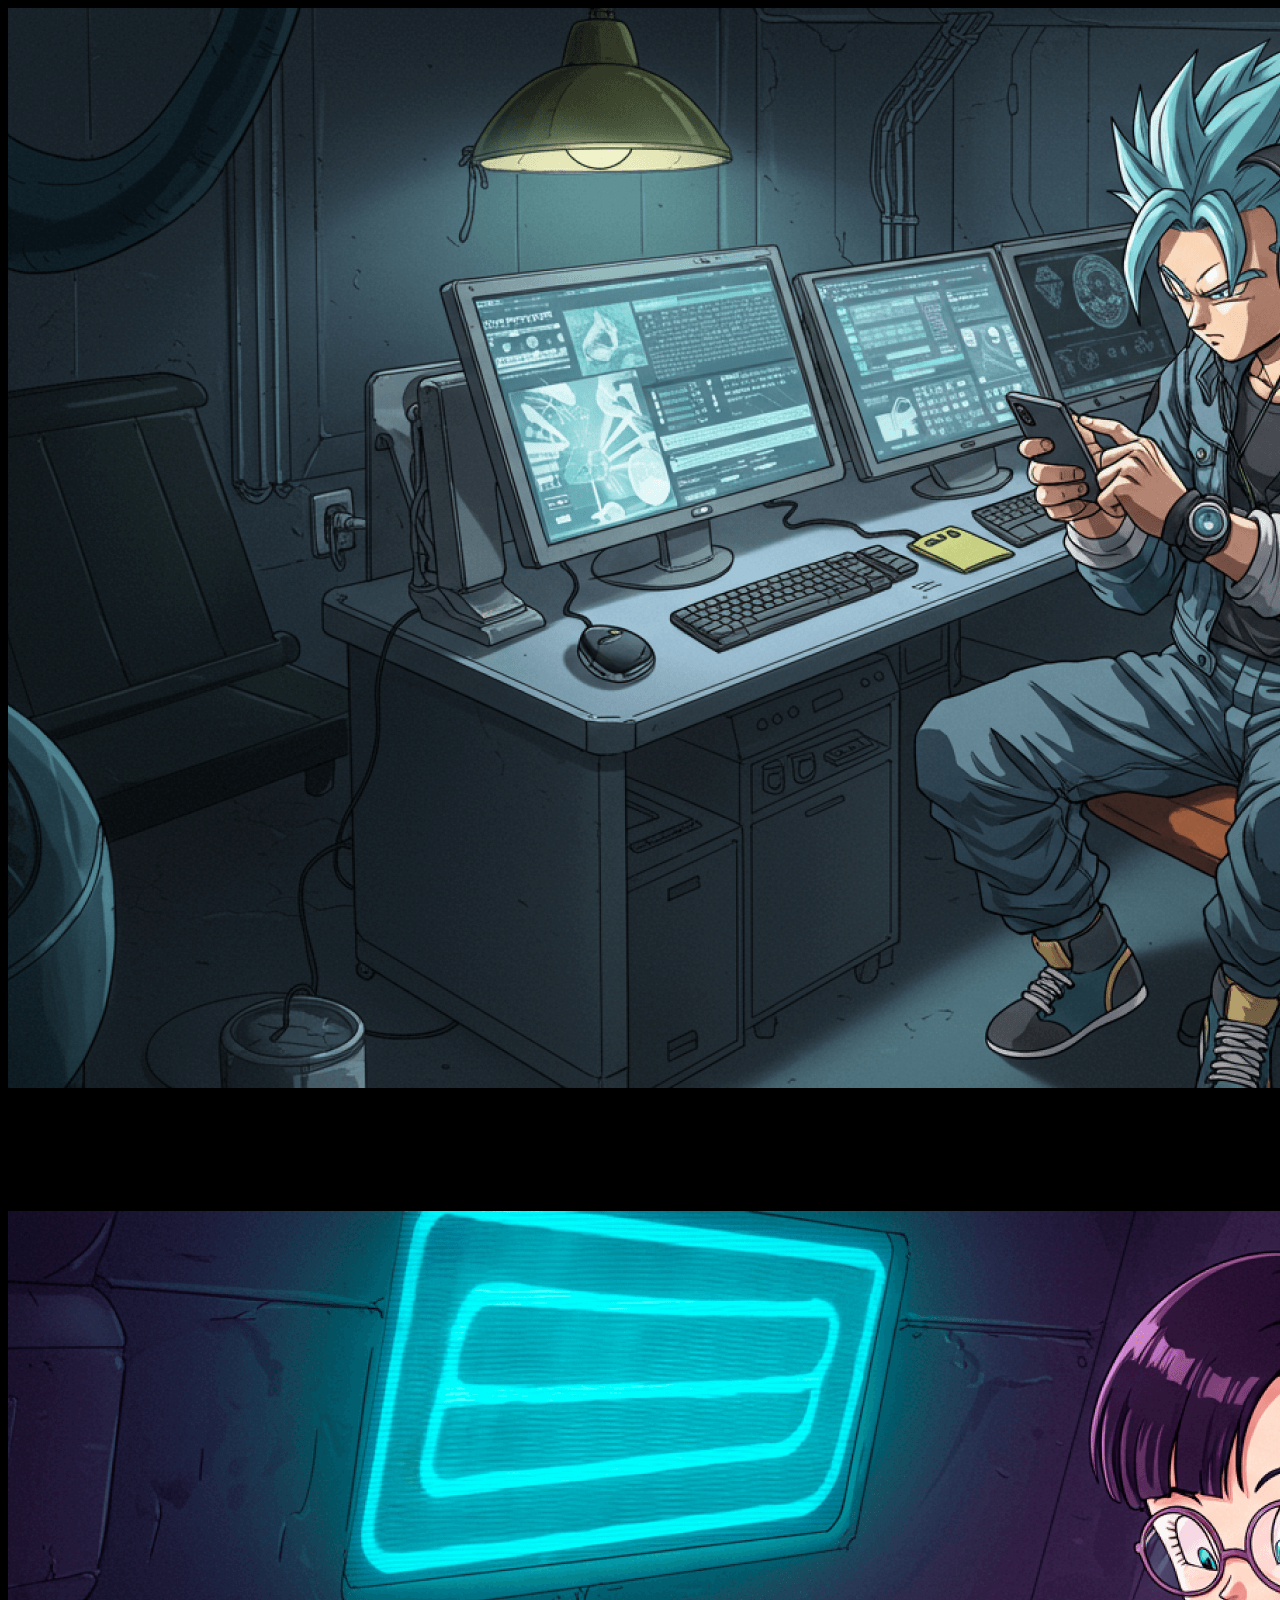
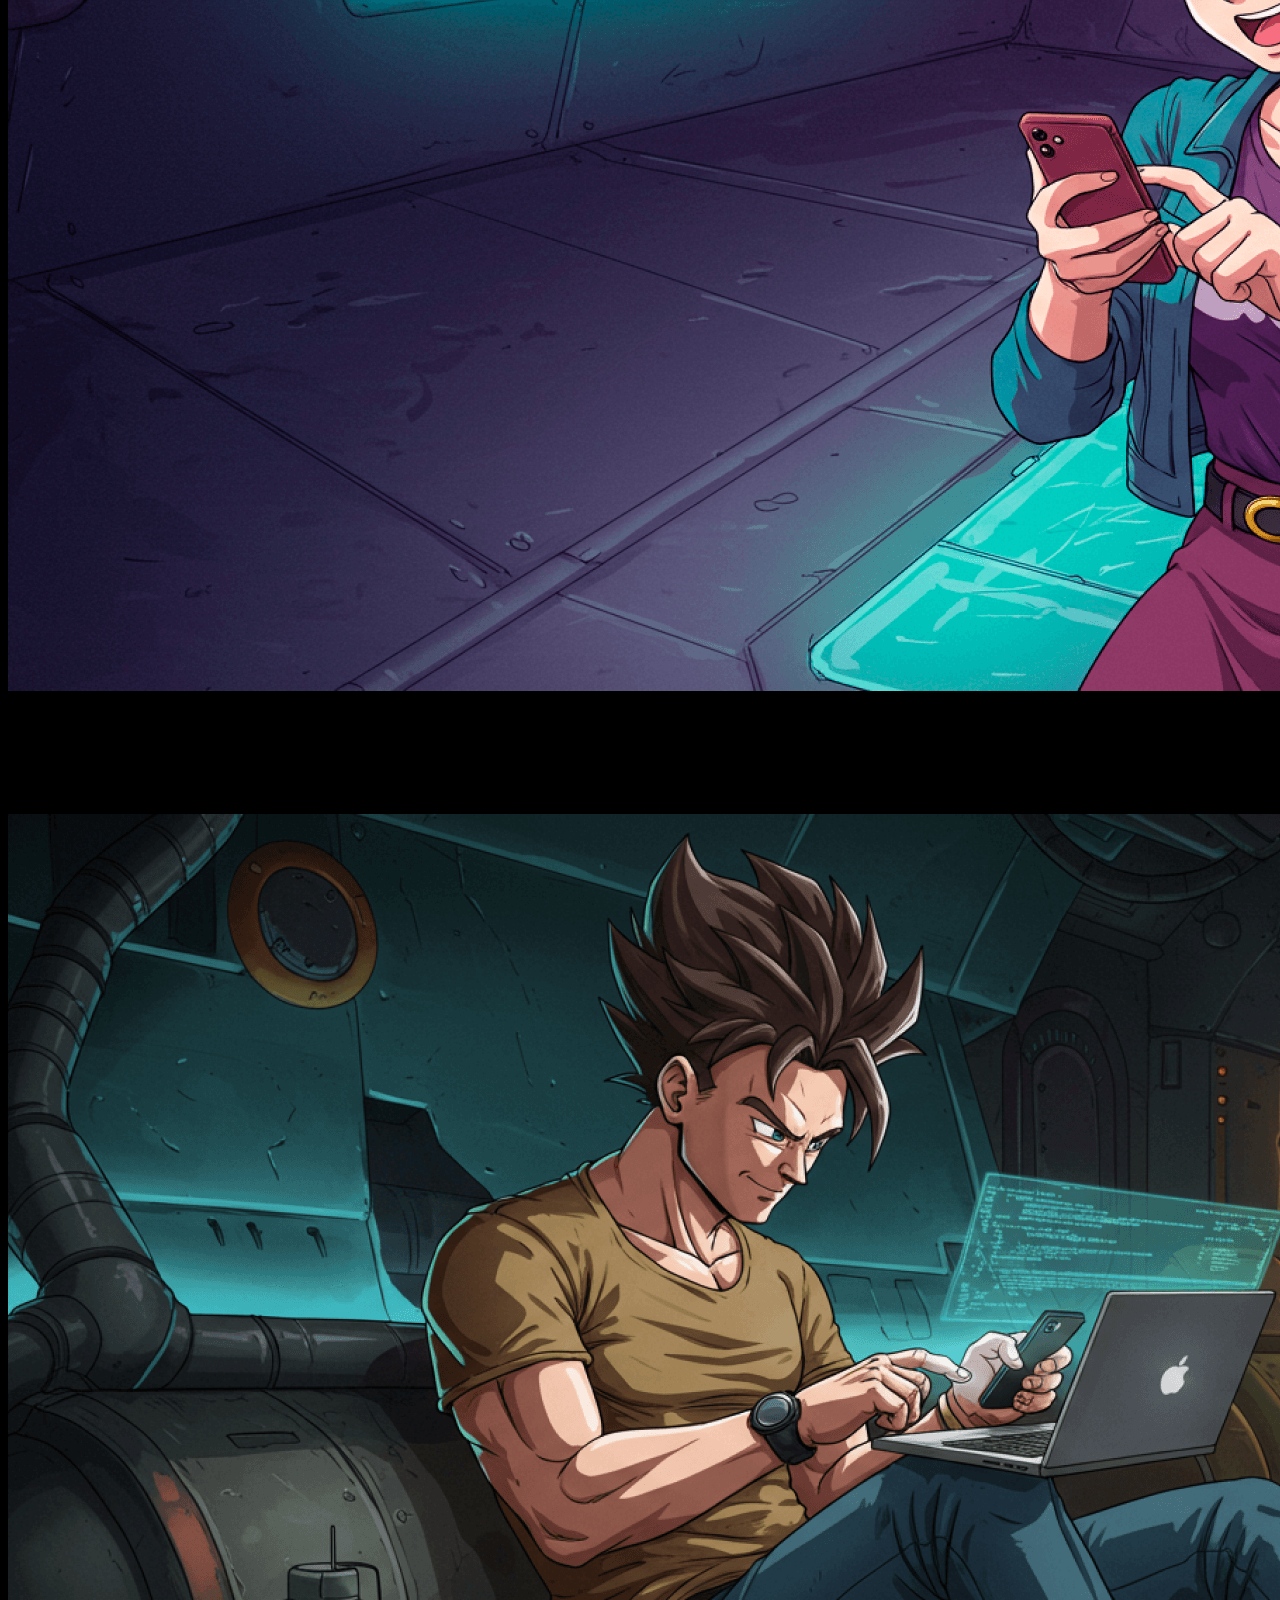
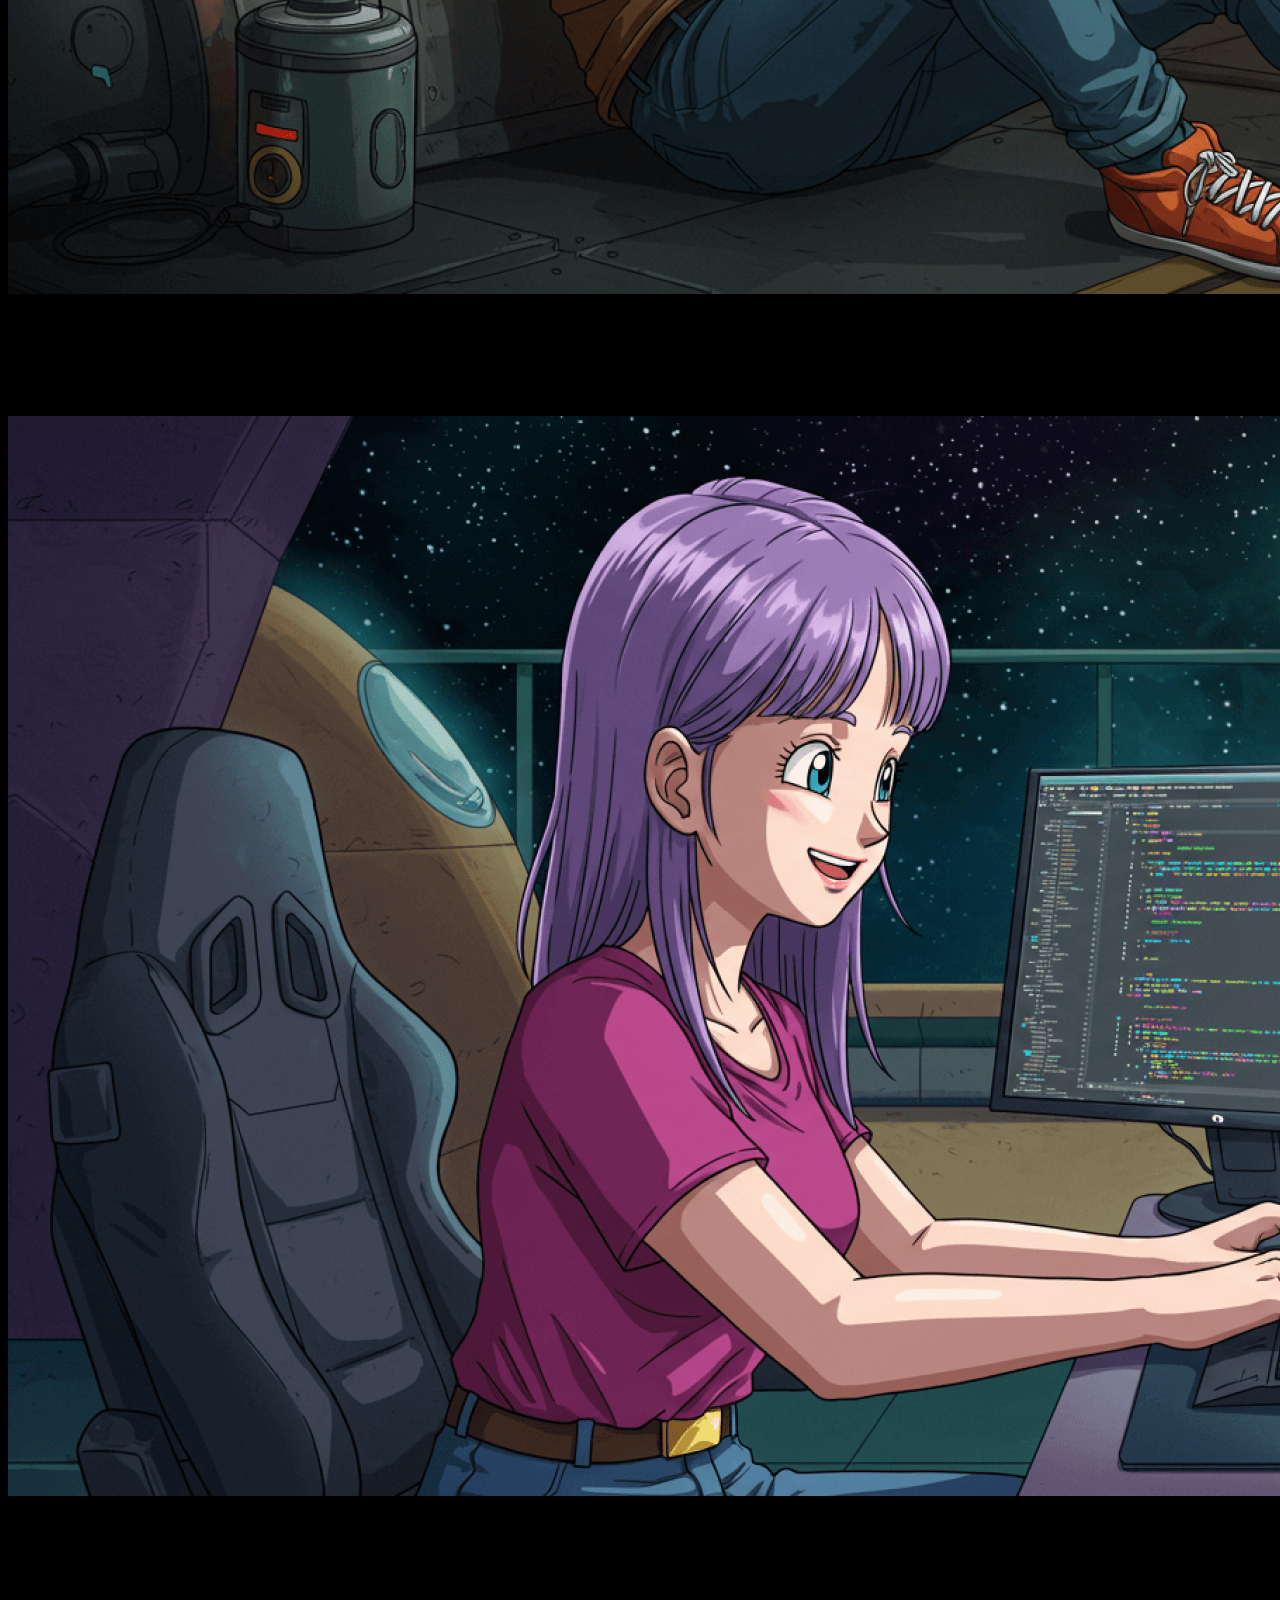
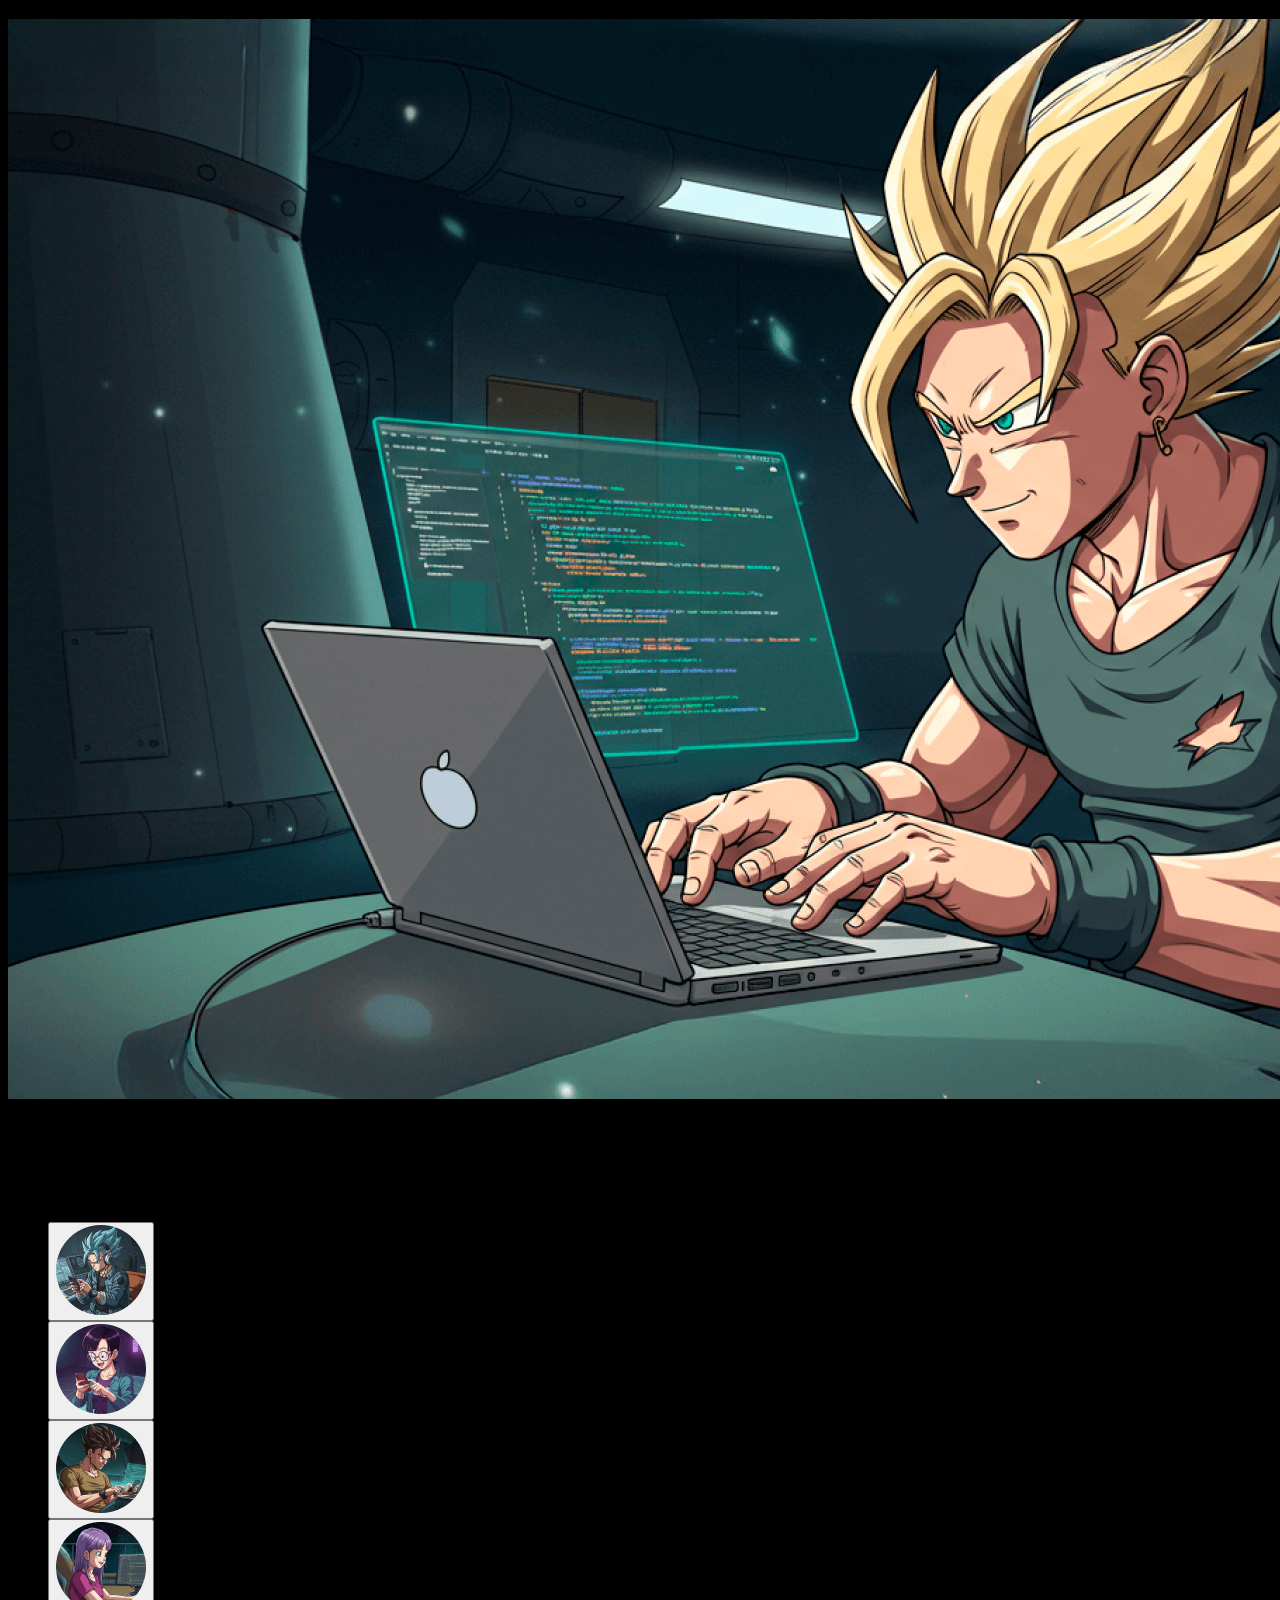
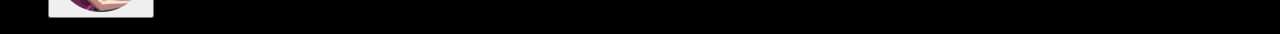
==== index.html @ f5597a8c ".." ====
<!DOCTYPE html>
<html lang="pt-br">
<head>
    <meta charset="UTF-8">
    <meta name="viewport" content="width=device-width, initial-scale=1.0">
    <title>Dragon Ball</title>
    <link rel="stylesheet" href="css/style.css">
    <link rel="stylesheet" href="css/reset.css">
</head>
<body>
    <main class="personagens">
        <div class="personagem selecionado">
            <picture>
                <source srcset="./src/bg-cyberstorm.png" media="(min-width: 768px)">
                <img class="imagem" src="./src/bg-cyberstorm-mobile.png" alt="Imagem de fundo do personagem selecionado"> 
            </picture>
            <div class="conteudo">
                <h2 class="nome-personagem">Cyberstorm</h2>
                <p class="descricao">Kael Takeda, conhecido no submundo digital como "Cyberstorm", é um programador prodígio especializado em segurança cibernética e inteligência artificial. Com um intelecto afiado e reflexos rápidos, ele domina linguagens de programação como se fossem extensões de sua própria mente. </p>
            </div>
        </div>
        <div class="personagem selecionado">
            <picture>
                <source srcset="./src/bg-codepixie.png" media="(min-width: 768px)">
                <img class="imagem" src="./src/bg-codepixie-mobile.png" alt="Imagem de fundo do personagem CodePixie"> 
            </picture>
            <div class="conteudo">
                <h2 class="nome-personagem">CodePixie</h2>
                <p class="descricao">Lía Nakamura, conhecida como "CodePixie", é uma programadora genial que domina o desenvolvimento de algoritmos e inteligência artificial. Com um talento nato para decifrar padrões, ela cria sistemas inovadores e protege dados sensíveis de ameaças digitais. </p>
            </div>
        </div>
        <div class="personagem selecionado">
            <picture>
                <source srcset="./src/bg-hexblade.png" media="(min-width: 768px)">
                <img class="imagem" src="./src/bg-hexblade-mobile.png" alt="Imagem de fundo do personagem Hexblade"> 
            </picture>
            <div class="conteudo">
                <h2 class="nome-personagem">HexBlade</h2>
                <p class="descricao">Ryo Tanaka, conhecido como "HexBlade", é um hacker habilidoso que opera nas sombras do ciberespaço. Mestre em engenharia reversa e criptografia, ele combina força bruta e inteligência afiada para quebrar firewalls impenetráveis.  </p>
            </div>
        </div>
        <div class="personagem selecionado">
            <picture>
                <source srcset="./src/bg-neonpulse.png" media="(min-width: 768px)">
                <img class="imagem" src="src/bg-neonpulse-mobile.png" alt="Imagem de fundo do personagem Neonpulse"> 
            </picture>
            <div class="conteudo">
                <h2 class="nome-personagem">NeonPulse</h2>
                <p class="descricao">NeonPulse Ayla Vega, conhecida como "NeonPulse", é uma prodígio da programação espacial. Criada em uma estação orbital, ela domina linguagens de código como se fossem sua segunda língua. Especialista em inteligência artificial e segurança cibernética. </p>
            </div>
        </div>
        <div class="personagem selecionado">
            <picture>
                <source srcset="./src/bg-codebreaker.png" media="(min-width: 768px)">
                <img class="imagem" src="./src/bg-codebreaker-mobile.png" alt="Imagem de fundo do personagem CodeBreaker"> 
            </picture>
            <div class="conteudo">
                <h2 class="nome-personagem">CodeBreaker</h2>
                <p class="descricao">RNo coração de uma estação espacial abandonada, Orion Vex, um ex-engenheiro cibernético, busca desvendar um código perdido há séculos. Dizem que esse código guarda o segredo para uma tecnologia ancestral capaz de redefinir a inteligência artificial.  </p>
            </div>
        </div>
    </main>
    <ul class="botoes">
        <li>
            <button class="botao cyberstorm selecionado">
                <img src="src/icone-cyberstorm.png" alt="IconeCyberStorm">
            </button>
        </li>
        <li>
            <button class="botao codepixie selecionado">
                <img src="src/icone-codepixie.png" alt="IconeCodePixie">
            </button>
        </li>
        <li>
            <button class="botao hexablade selecionado">
                <img src="src/icone-hexblade.png" alt="IconeHexaBlade">
            </button>
        </li>
        <li>
            <button class="botao neonpulse selecionado ">
                <img src="src/icone-neonpulse.png" alt="IconeNeonPulse">
            </button>
        </li>   
    </ul>
</body>
</html>
---- css/style.css ----
@import url('https://fonts.googleapis.com/css2?family=Geologica:wght,CRSV@100..900,0&family=Instrument+Sans:ital,wght@0,400..700;1,400..700&family=Krona+One&family=Montserrat:ital,wght@0,100..900;1,100..900&family=Rubik:ital,wght@0,300..900;1,300..900&display=swap');


body{
    background-color: #000;
    
}

main::after{
    content: "";
    position: fixed; 
    top: 0;
    left: 0;
    min-width: 100vh;
    width: 80%;
    background: linear-gradient 92deg, #000 25%, rgb(0,0,0,0) 75%;
    

}
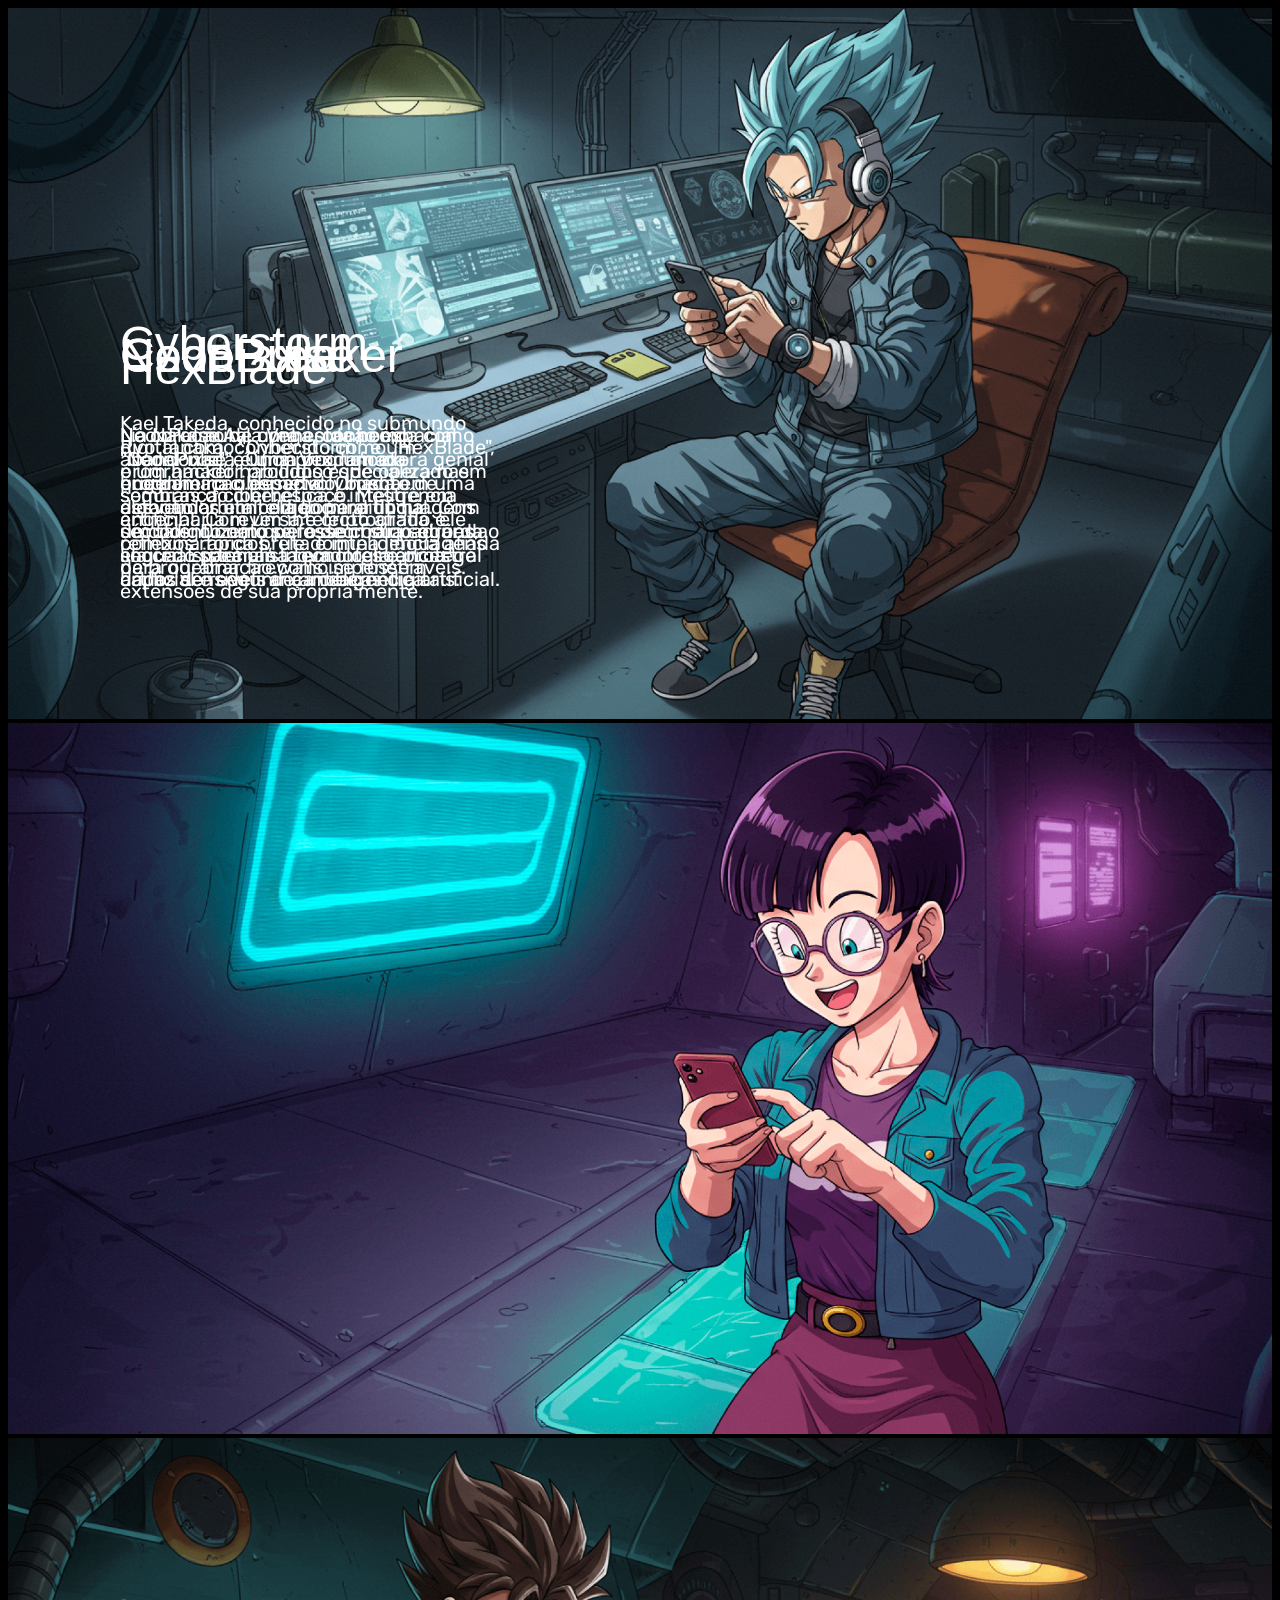
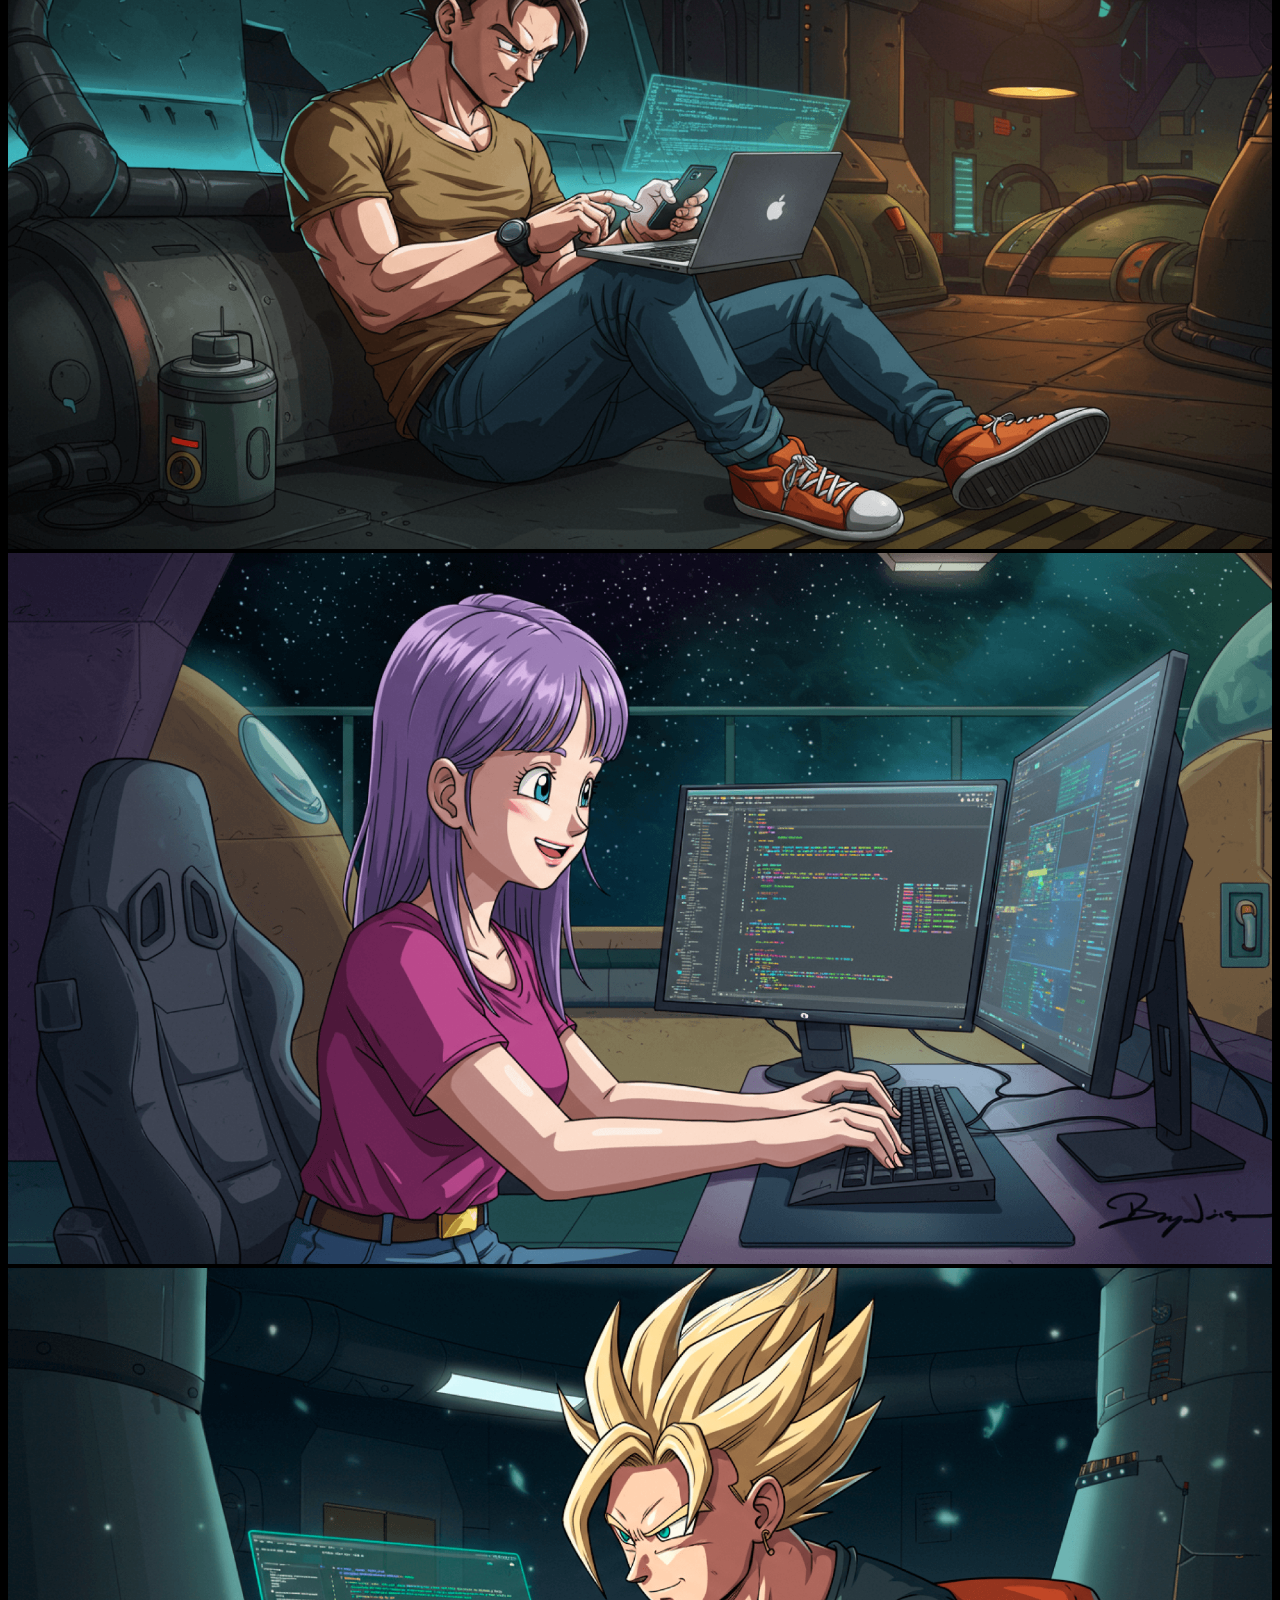
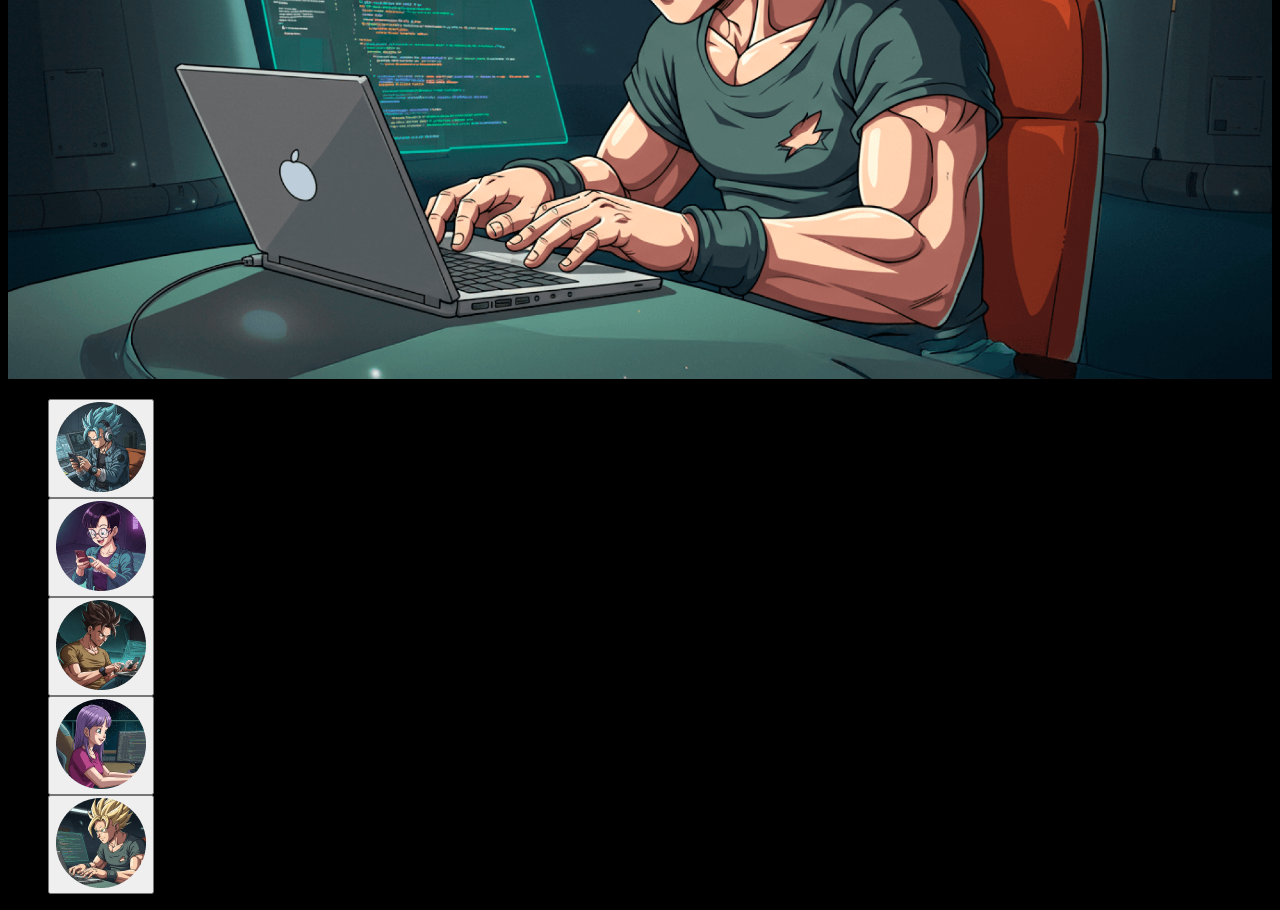
==== commit 81f1921b: ".." ====
--- a/index.html
+++ b/index.html
@@ -4,8 +4,8 @@
     <meta charset="UTF-8">
     <meta name="viewport" content="width=device-width, initial-scale=1.0">
     <title>Dragon Ball</title>
+    <link rel="stylesheet" href="css/reset.css">
     <link rel="stylesheet" href="css/style.css">
-    <link rel="stylesheet" href="css/reset.css">
 </head>
 <body>
     <main class="personagens">
@@ -56,7 +56,7 @@
             </picture>
             <div class="conteudo">
                 <h2 class="nome-personagem">CodeBreaker</h2>
-                <p class="descricao">RNo coração de uma estação espacial abandonada, Orion Vex, um ex-engenheiro cibernético, busca desvendar um código perdido há séculos. Dizem que esse código guarda o segredo para uma tecnologia ancestral capaz de redefinir a inteligência artificial.  </p>
+                <p class="descricao">No coração de uma estação espacial abandonada, Orion Vex, um ex-engenheiro cibernético, busca desvendar um código perdido há séculos. Dizem que esse código guarda o segredo para uma tecnologia ancestral capaz de redefinir a inteligência artificial.  </p>
             </div>
         </div>
     </main>
@@ -80,6 +80,11 @@
             <button class="botao neonpulse selecionado ">
                 <img src="src/icone-neonpulse.png" alt="IconeNeonPulse">
             </button>
+        </li>
+        <li>
+            <button class="botao codebreaker selecionado">
+                <img src="src/icone-codebreaker.png" alt="IconeCodeBreaker">
+            </button>
         </li>   
     </ul>
 </body>
--- a/css/style.css
+++ b/css/style.css
@@ -3,7 +3,7 @@
 
 body{
     background-color: #000;
-    
+    overflow: hidden;
 }
 
 main::after{
@@ -12,8 +12,51 @@
     top: 0;
     left: 0;
     min-width: 100vh;
-    width: 80%;
-    background: linear-gradient 92deg, #000 25%, rgb(0,0,0,0) 75%;
+    width: 80vh;
+    background: linear-gradient(92deg, #000 25%, rgb(0,0,0,0) 75%) no-repeat;
+}
+
+main .personagens {
+    display: none;
+    height: 100vh;
+}
+
+main .personagem .selecionado {
+    display: block;
+}
+
+main .personagem .imagem {
+    width: 100%;
+    height: 100%;
+    object-fit: cover;
+}
+
+.conteudo{
+    position: absolute;
+    top: 0;
+    left: 120px;
+    display: flex;
+    flex-direction: column;
+    justify-content: center;
+    height: 100vh;
+    max-width: 380px;
+    z-index: 1;
+}
+
+.conteudo .nome-personagem{
+    color: #fff;
+    font-size: 48px;
+    font-family: 'Secular One', sans-serif;
+    font-weight: 400;
+    margin-bottom: 20px;
+}
+
+.conteudo .descricao{
+    color: #fff;
+    font-size: 20px;
+    font-family: 'Rubik', sans-serif;
     
+}
 
-}+
+
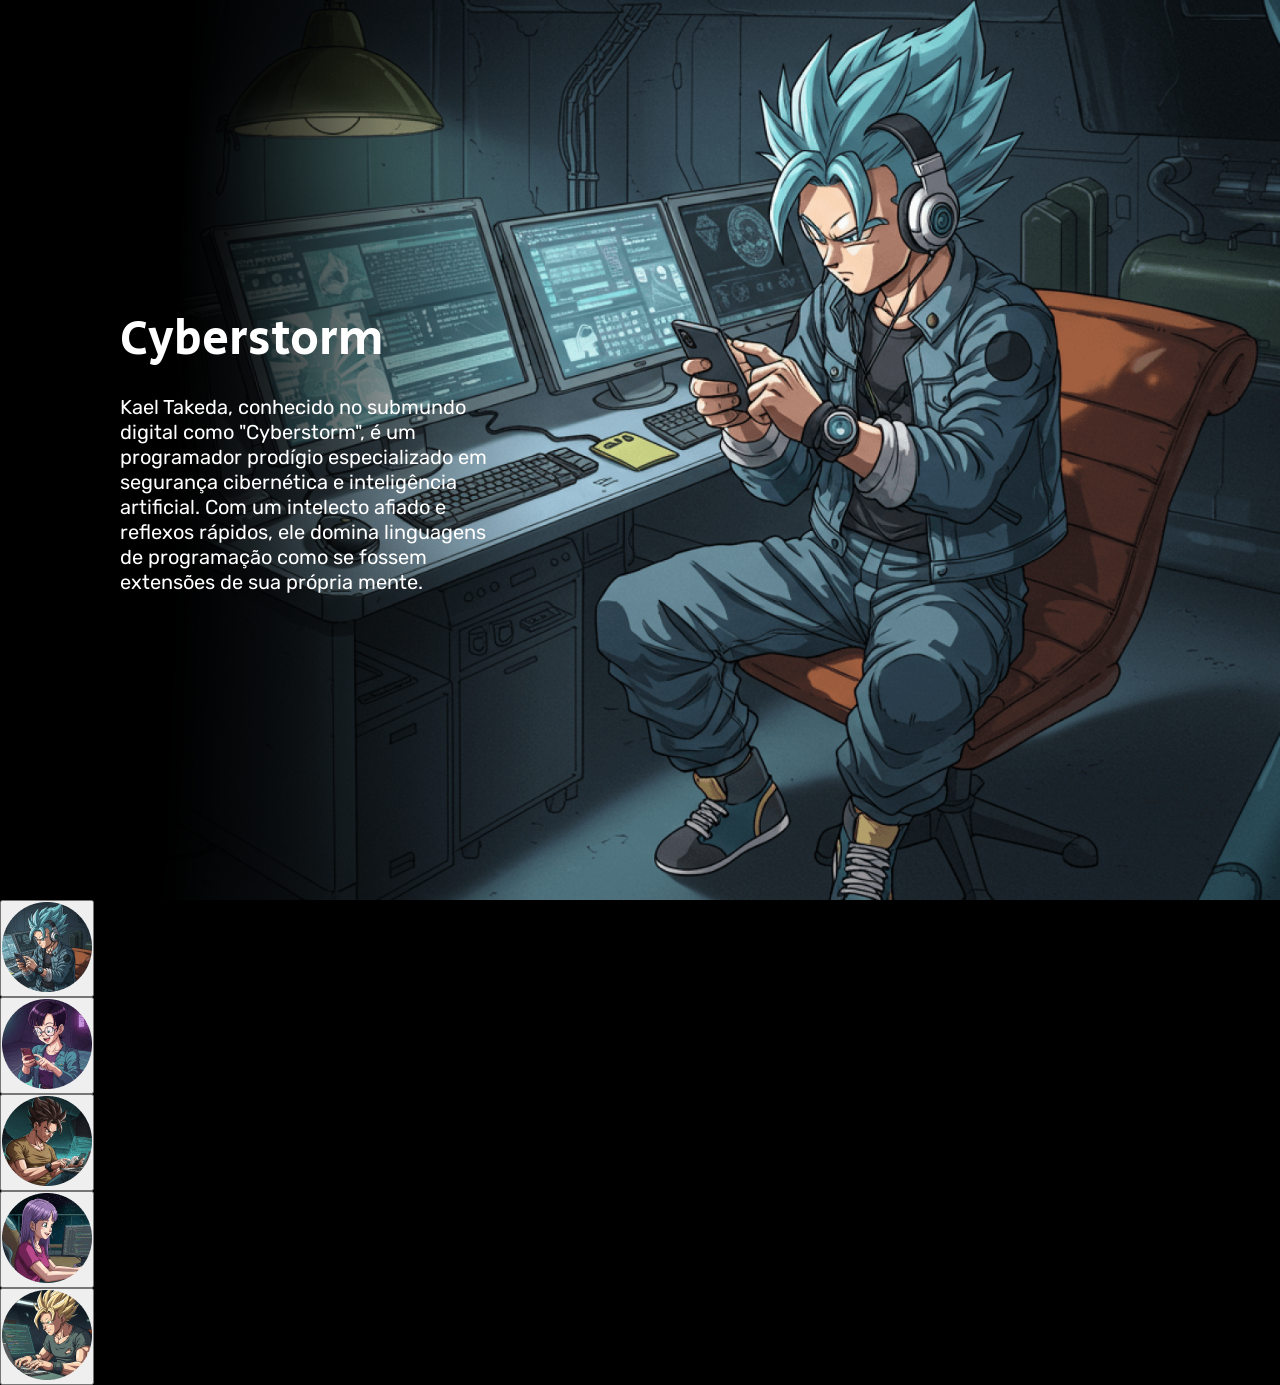
==== commit 0c76de9d: "dadax\" ====
--- a/index.html
+++ b/index.html
@@ -1,91 +1,119 @@
 <!DOCTYPE html>
-<html lang="pt-br">
+<html lang="pt-BR">
+
 <head>
     <meta charset="UTF-8">
     <meta name="viewport" content="width=device-width, initial-scale=1.0">
     <title>Dragon Ball</title>
-    <link rel="stylesheet" href="css/reset.css">
-    <link rel="stylesheet" href="css/style.css">
+    <link rel="preconnect" href="https://fonts.googleapis.com">
+    <link rel="preconnect" href="https://fonts.gstatic.com" crossorigin>
+    <link
+        href="https://fonts.googleapis.com/css2?family=Rubik:ital,wght@0,300..900;1,300..900&family=Secular+One&display=swap"
+        rel="stylesheet">
+
+    <link rel="stylesheet" href="./css/reset.css">
+    <link rel="stylesheet" href="./css/style.css">   
 </head>
 <body>
     <main class="personagens">
         <div class="personagem selecionado">
             <picture>
                 <source srcset="./src/bg-cyberstorm.png" media="(min-width: 768px)">
-                <img class="imagem" src="./src/bg-cyberstorm-mobile.png" alt="Imagem de fundo do personagem selecionado"> 
+                <img class="imagem" src="./src/bg-cyberstorm-mobile.png" alt="Personagem Cyberstorm">
             </picture>
             <div class="conteudo">
                 <h2 class="nome-personagem">Cyberstorm</h2>
-                <p class="descricao">Kael Takeda, conhecido no submundo digital como "Cyberstorm", é um programador prodígio especializado em segurança cibernética e inteligência artificial. Com um intelecto afiado e reflexos rápidos, ele domina linguagens de programação como se fossem extensões de sua própria mente. </p>
+                <p class="descricao">Kael Takeda, conhecido no submundo digital como "Cyberstorm", é um programador
+                    prodígio especializado em segurança cibernética e inteligência artificial. Com um intelecto afiado e
+                    reflexos rápidos, ele domina linguagens de programação como se fossem extensões de sua própria
+                    mente.</p>
             </div>
         </div>
-        <div class="personagem selecionado">
+        <div class="personagem">
             <picture>
-                <source srcset="./src/bg-codepixie.png" media="(min-width: 768px)">
-                <img class="imagem" src="./src/bg-codepixie-mobile.png" alt="Imagem de fundo do personagem CodePixie"> 
+                <source srcset="./src/bg-codepixie.png" media="(min-width: 768px)"/>
+                <img class="imagem" src="./src/bg-codepixie-mobile.png" alt="Personagem CodePixie" />
             </picture>
             <div class="conteudo">
                 <h2 class="nome-personagem">CodePixie</h2>
-                <p class="descricao">Lía Nakamura, conhecida como "CodePixie", é uma programadora genial que domina o desenvolvimento de algoritmos e inteligência artificial. Com um talento nato para decifrar padrões, ela cria sistemas inovadores e protege dados sensíveis de ameaças digitais. </p>
+                <p class="descricao">Lía Nakamura, conhecida como "CodePixie", é uma programadora genial que domina o
+                    desenvolvimento de algoritmos e inteligência artificial. Com um talento nato para decifrar padrões,
+                    ela cria sistemas inovadores e protege dados sensíveis de ameaças digitais.</p>
             </div>
         </div>
-        <div class="personagem selecionado">
+
+        <div class="personagem">
             <picture>
-                <source srcset="./src/bg-hexblade.png" media="(min-width: 768px)">
-                <img class="imagem" src="./src/bg-hexblade-mobile.png" alt="Imagem de fundo do personagem Hexblade"> 
+                <source srcset="./src/bg-hexblade.png" media="(min-width: 768px)" />
+                <img class="imagem" src="./src/bg-hexblade-mobile.png" alt="Personagem HexBlade" />
             </picture>
             <div class="conteudo">
                 <h2 class="nome-personagem">HexBlade</h2>
-                <p class="descricao">Ryo Tanaka, conhecido como "HexBlade", é um hacker habilidoso que opera nas sombras do ciberespaço. Mestre em engenharia reversa e criptografia, ele combina força bruta e inteligência afiada para quebrar firewalls impenetráveis.  </p>
+                <p class="descricao">Ryo Tanaka, conhecido como "HexBlade", é um hacker habilidoso que opera nas sombras
+                    do
+                    ciberespaço. Mestre em engenharia reversa e criptografia, ele combina força bruta e inteligência
+                    afiada para
+                    quebrar firewalls impenetráveis.</p>
             </div>
         </div>
-        <div class="personagem selecionado">
+        <div class="personagem">
             <picture>
-                <source srcset="./src/bg-neonpulse.png" media="(min-width: 768px)">
-                <img class="imagem" src="src/bg-neonpulse-mobile.png" alt="Imagem de fundo do personagem Neonpulse"> 
+                <source srcset="./src/bg-neonpulse.png" media="(min-width: 768px)" />
+                <img class="imagem" src="./src/bg-neonpulse-mobile.png" alt="Personagem NeonPulse" />
             </picture>
             <div class="conteudo">
                 <h2 class="nome-personagem">NeonPulse</h2>
-                <p class="descricao">NeonPulse Ayla Vega, conhecida como "NeonPulse", é uma prodígio da programação espacial. Criada em uma estação orbital, ela domina linguagens de código como se fossem sua segunda língua. Especialista em inteligência artificial e segurança cibernética. </p>
+                <p class="descricao">NeonPulse
+                    Ayla Vega, conhecida como "NeonPulse", é uma prodígio da programação espacial. Criada em uma estação
+                    orbital, ela domina
+                    linguagens de código como se fossem sua segunda língua. Especialista em inteligência artificial e
+                    segurança cibernética.</p>
             </div>
         </div>
-        <div class="personagem selecionado">
+
+        <div class="personagem">
             <picture>
-                <source srcset="./src/bg-codebreaker.png" media="(min-width: 768px)">
-                <img class="imagem" src="./src/bg-codebreaker-mobile.png" alt="Imagem de fundo do personagem CodeBreaker"> 
+                <source srcset="./src/bg-codebreaker.png" media="(min-width: 768px)" />
+                <img class="imagem" src="./src/bg-codebreaker-mobile.png" alt="Personagem Codebreaker" />
             </picture>
             <div class="conteudo">
-                <h2 class="nome-personagem">CodeBreaker</h2>
-                <p class="descricao">No coração de uma estação espacial abandonada, Orion Vex, um ex-engenheiro cibernético, busca desvendar um código perdido há séculos. Dizem que esse código guarda o segredo para uma tecnologia ancestral capaz de redefinir a inteligência artificial.  </p>
+                <h2 class="nome-personagem">Codebreaker</h2>
+                <p class="descricao">No coração de uma estação espacial abandonada, Orion Vex, um ex-engenheiro
+                    cibernético, busca desvendar um código perdido há séculos. Dizem que esse código guarda o segredo
+                    para uma tecnologia ancestral capaz de redefinir a inteligência artificial.</p>
             </div>
         </div>
     </main>
     <ul class="botoes">
         <li>
             <button class="botao cyberstorm selecionado">
-                <img src="src/icone-cyberstorm.png" alt="IconeCyberStorm">
+                <img src="./src/icone-cyberstorm.png" alt="Ícone Cyberstorm">
             </button>
         </li>
         <li>
-            <button class="botao codepixie selecionado">
-                <img src="src/icone-codepixie.png" alt="IconeCodePixie">
+            <button class="botao codepixie">
+                <img src="./src/icone-codepixie.png" alt="Ícone CodePixie" />
             </button>
         </li>
         <li>
-            <button class="botao hexablade selecionado">
-                <img src="src/icone-hexblade.png" alt="IconeHexaBlade">
+            <button class="botao hexblade">
+                <img src="./src/icone-hexblade.png" alt="Ícone Hexblade" />
             </button>
         </li>
         <li>
-            <button class="botao neonpulse selecionado ">
-                <img src="src/icone-neonpulse.png" alt="IconeNeonPulse">
+            <button class="botao neonpulse">
+                <img src="./src/icone-neonpulse.png" alt="Ícone Neonpulse" />
             </button>
         </li>
         <li>
-            <button class="botao codebreaker selecionado">
-                <img src="src/icone-codebreaker.png" alt="IconeCodeBreaker">
+            <button class="botao codebreaker">
+                <img src="./src/icone-codebreaker.png" alt="Ícone Codebreaker" />
             </button>
-        </li>   
+        </li>
     </ul>
+
+    
+
 </body>
+
 </html>
--- a/css/style.css
+++ b/css/style.css
@@ -1,31 +1,29 @@
-@import url('https://fonts.googleapis.com/css2?family=Geologica:wght,CRSV@100..900,0&family=Instrument+Sans:ital,wght@0,400..700;1,400..700&family=Krona+One&family=Montserrat:ital,wght@0,100..900;1,100..900&family=Rubik:ital,wght@0,300..900;1,300..900&display=swap');
-
-
-body{
-    background-color: #000;
-    overflow: hidden;
+body {
+  background-color: #000000;
+  overflow: hidden;
 }
 
-main::after{
-    content: "";
-    position: fixed; 
-    top: 0;
-    left: 0;
-    min-width: 100vh;
-    width: 80vh;
-    background: linear-gradient(92deg, #000 25%, rgb(0,0,0,0) 75%) no-repeat;
+main::after {
+  content: "";
+  position: fixed;
+  top: 0;
+  left: 0;
+  min-height: 100vh;
+  width: 80vh;
+  background: linear-gradient(92deg, #000000 25%, rgba(0, 0, 0, 0) 75%) no-repeat;
 }
 
-main .personagens {
+main .personagem{
     display: none;
     height: 100vh;
 }
 
-main .personagem .selecionado {
+main .personagem.selecionado {
     display: block;
+
 }
 
-main .personagem .imagem {
+main .personagem .imagem{
     width: 100%;
     height: 100%;
     object-fit: cover;
@@ -44,7 +42,7 @@
 }
 
 .conteudo .nome-personagem{
-    color: #fff;
+    color: #FFFFFF;
     font-size: 48px;
     font-family: 'Secular One', sans-serif;
     font-weight: 400;
@@ -52,11 +50,9 @@
 }
 
 .conteudo .descricao{
-    color: #fff;
+    color: #FFFFFF;
     font-size: 20px;
     font-family: 'Rubik', sans-serif;
-    
+    line-height: 25px;
 }
 
-
-
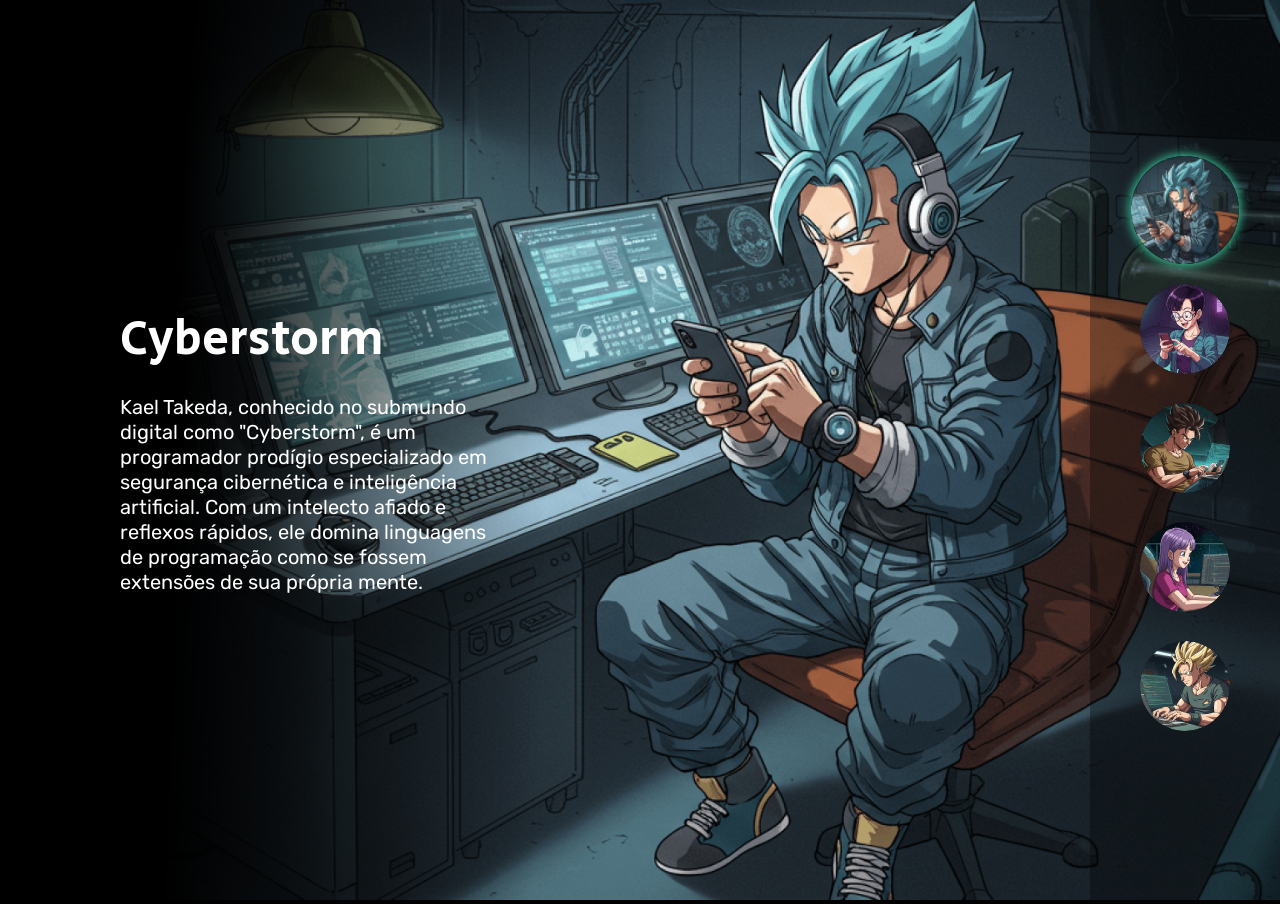
==== commit 3418a316: "Aprendi javaScript" ====
--- a/index.html
+++ b/index.html
@@ -112,7 +112,7 @@
         </li>
     </ul>
 
-    
+    <script src="js/index.js"></script>
 
 </body>
 
--- a/css/style.css
+++ b/css/style.css
@@ -56,3 +56,55 @@
     line-height: 25px;
 }
 
+.botoes{
+    background-color: rgba(0, 0, 0, 0.3);
+    position: fixed;
+    top: 0;
+    right: 0;
+    width: 190px;
+    min-height: 100vh;
+    display: flex;
+    flex-direction: column;
+    align-items: center;
+    justify-content: center;
+    gap: 25px;
+}
+
+.botoes .botao{
+    border: none;
+    background-color: rgba(0, 0, 0, 0.3);
+    width: 90px;
+    height: 90px;
+    cursor: pointer;
+    transition: transform 0.3s ease;
+    border-radius: 50%;
+}
+
+.botoes .botao img {
+    border-radius: 50%; 
+}
+
+.botoes .botao.selecionado{
+    transform: scale(1.2);
+    box-shadow: 0 0 10px #d9d9d9;
+}
+
+.botoes .botao.cyberstorm.selecionado{
+    box-shadow: 0 0 10px #47ffc5;
+}
+
+.botoes .botao.codepixie.selecionado{
+    box-shadow: 0 0 10px #9747ff;
+}
+
+.botoes .botao.hexblade.selecionado{
+    box-shadow: 0 0 10px #ffa947;
+}
+
+.botoes .botao.neonpulse.selecionado{
+    box-shadow: 0 0 10px #e4309a;
+}
+
+.botoes .botao.codebreak.selecionado{
+    box-shadow: 0 0 10px #fff047;
+}
